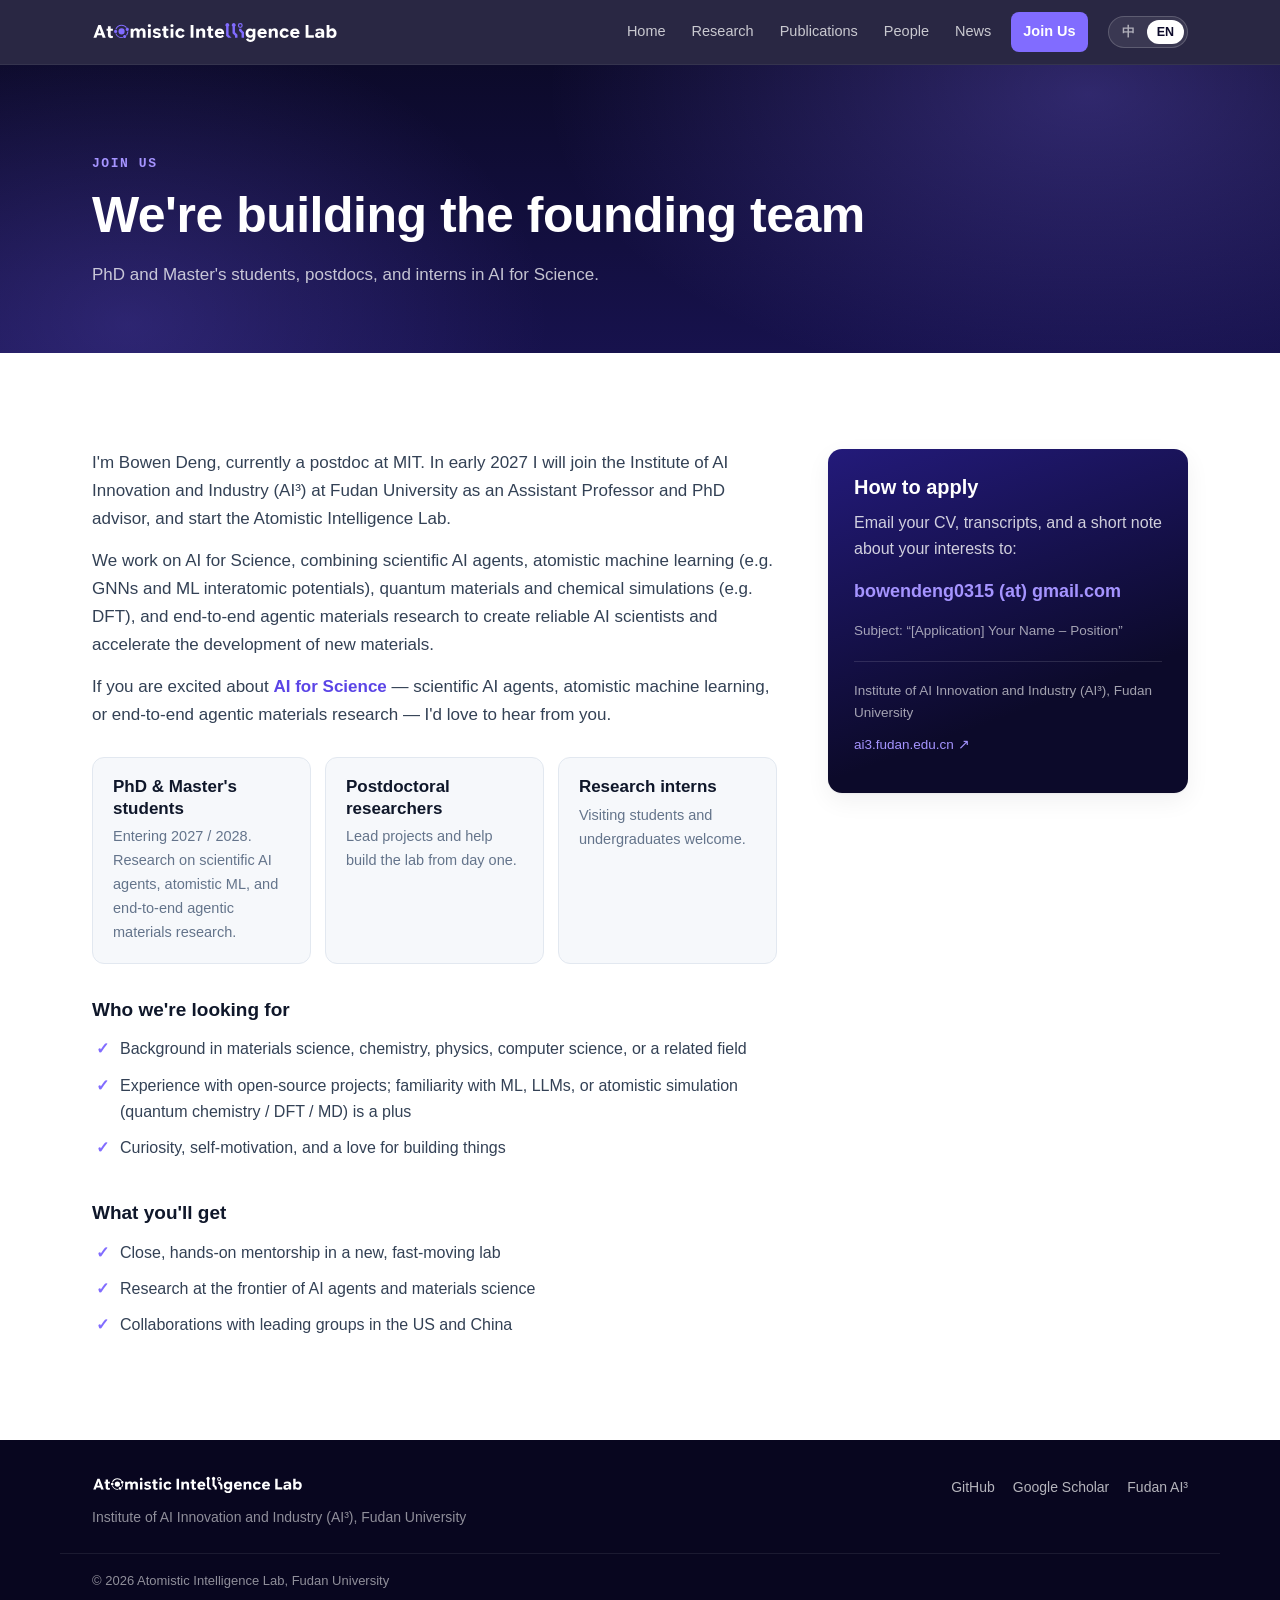
==== join.html @ 1b905ff8 "Unify agent direction name as Scientific AI Agents (科学智能体) Co-Authored-By: Claude Opus 5.5 (1M conte" ====
<!doctype html>
<html lang="zh-CN" data-lang="zh">
<head>
  <meta charset="utf-8">
  <meta name="viewport" content="width=device-width, initial-scale=1, viewport-fit=cover">
  <title>加入我们 Join Us · 原子智能实验室</title>
  <meta name="description" content="复旦大学 AI³ 研究院原子智能实验室（邓博文课题组）招收博士研究生、硕士研究生、博士后与科研实习生，方向：AI for Science、科学智能体、Atomistic Machine Learning（原子体系机器学习）、Quantum Materials & Chemical Simulations（量子化学计算）、End-to-end Agentic Materials Research（端到端智能体材料研究）。">
  <link rel="icon" href="assets/img/favicon.svg" type="image/svg+xml">
  <link rel="stylesheet" href="assets/css/style.css">
  <script src="assets/js/lang-init.js"></script>
</head>
<body data-page="join">
<script src="assets/js/layout.js"></script>

<main>
  <section class="page-hero">
    <div class="wrap">
      <p class="kicker kicker--light"><span class="l-en">Join Us</span><span class="l-zh">加入我们</span></p>
      <h1><span class="l-en">We're building the founding team</span><span class="l-zh">诚招创始成员</span></h1>
      <p><span class="l-en">PhD and Master's students, postdocs, and interns in AI for Science.</span><span class="l-zh">招收 AI for Science 方向博士研究生、硕士研究生、博士后与科研实习生。</span></p>
    </div>
  </section>

  <section class="section">
    <div class="wrap">
      <div class="join">
        <div class="join__text">
          <p class="l-zh">大家好，我是邓博文。我目前是麻省理工学院（MIT）的博士后研究员，将于 2027 年初加入复旦大学人工智能创新与产业研究院（AI³ 院），担任助理教授、博士生导师，建立原子智能实验室（Atomistic Intelligence Lab）。</p>
          <p class="l-zh">课题组将致力于 AI for Science 研究，围绕 Scientific AI Agents（科学智能体）、Atomistic Machine Learning（原子体系机器学习，如图神经网络与机器学习势函数）、Quantum Materials &amp; Chemical Simulations（量子化学计算，如 DFT）与 End-to-end Agentic Materials Research（端到端智能体材料研究）相结合，构建可靠的 AI 科学家，加速新材料的研发。</p>
          <p class="l-zh">希望对 <strong>AI for Science</strong>（科学智能体、Atomistic ML、端到端智能体材料研究）感兴趣的同学联系我！</p>

          <p class="l-en">I'm Bowen Deng, currently a postdoc at MIT. In early 2027 I will join the Institute of AI Innovation and Industry (AI³) at Fudan University as an Assistant Professor and PhD advisor, and start the Atomistic Intelligence Lab.</p>
          <p class="l-en">We work on AI for Science, combining scientific AI agents, atomistic machine learning (e.g. GNNs and ML interatomic potentials), quantum materials and chemical simulations (e.g. DFT), and end-to-end agentic materials research to create reliable AI scientists and accelerate the development of new materials.</p>
          <p class="l-en">If you are excited about <strong>AI for Science</strong> — scientific AI agents, atomistic machine learning, or end-to-end agentic materials research — I'd love to hear from you.</p>

          <div class="positions">
            <div class="position">
              <h3><span class="l-en">PhD &amp; Master's students</span><span class="l-zh">博士 / 硕士研究生</span></h3>
              <p><span class="l-en">Entering 2027 / 2028. Research on scientific AI agents, atomistic ML, and end-to-end agentic materials research.</span><span class="l-zh">2027 / 2028 级。研究科学智能体、Atomistic ML 与端到端智能体材料研究。</span></p>
            </div>
            <div class="position">
              <h3><span class="l-en">Postdoctoral researchers</span><span class="l-zh">博士后</span></h3>
              <p><span class="l-en">Lead projects and help build the lab from day one.</span><span class="l-zh">独立主导课题，与课题组共同成长。</span></p>
            </div>
            <div class="position">
              <h3><span class="l-en">Research interns</span><span class="l-zh">科研实习生</span></h3>
              <p><span class="l-en">Visiting students and undergraduates welcome.</span><span class="l-zh">欢迎访问学生与本科生。</span></p>
            </div>
          </div>

          <h3><span class="l-en">Who we're looking for</span><span class="l-zh">我们希望你</span></h3>
          <ul class="checks">
            <li><span class="l-en">Background in materials science, chemistry, physics, computer science, or a related field</span><span class="l-zh">具有材料、化学、物理、计算机或相关专业背景</span></li>
            <li><span class="l-en">Experience with open-source projects; familiarity with ML, LLMs, or atomistic simulation (quantum chemistry / DFT / MD) is a plus</span><span class="l-zh">有开源项目经验；熟悉机器学习、大语言模型或原子模拟（量子化学 / DFT / MD）者优先</span></li>
            <li><span class="l-en">Curiosity, self-motivation, and a love for building things</span><span class="l-zh">好奇心强、自我驱动、热爱动手创造</span></li>
          </ul>

          <h3><span class="l-en">What you'll get</span><span class="l-zh">你将获得</span></h3>
          <ul class="checks">
            <li><span class="l-en">Close, hands-on mentorship in a new, fast-moving lab</span><span class="l-zh">新组起步，导师一对一悉心指导</span></li>
            <li><span class="l-en">Research at the frontier of AI agents and materials science</span><span class="l-zh">站在 AI 智能体与材料科学交叉的最前沿</span></li>
            <li><span class="l-en">Collaborations with leading groups in the US and China</span><span class="l-zh">与国内外顶尖课题组的合作机会</span></li>
          </ul>
        </div>

        <aside class="join__card">
          <h3><span class="l-en">How to apply</span><span class="l-zh">申请方式</span></h3>
          <p><span class="l-en">Email your CV, transcripts, and a short note about your interests to:</span><span class="l-zh">请将简历、成绩单以及简短的研究兴趣介绍发送至：</span></p>
          <p class="email"><a class="js-email" href="#">&nbsp;</a></p>
          <p class="small"><span class="l-en">Subject: “[Application] Your Name – Position”</span><span class="l-zh">邮件标题：“【申请】姓名 – 岗位”</span></p>
          <hr>
          <p class="small">
            <span class="l-en">Institute of AI Innovation and Industry (AI³), Fudan University</span>
            <span class="l-zh">复旦大学人工智能创新与产业研究院（AI³）</span>
          </p>
          <p class="small"><a href="https://ai3.fudan.edu.cn/" target="_blank" rel="noopener">ai3.fudan.edu.cn ↗</a></p>
        </aside>
      </div>
    </div>
  </section>
</main>

<script src="assets/js/main.js"></script>
</body>
</html>
---- assets/css/style.css ----
/* ==========================================================================
   Atomistic Intelligence Lab — site styles
   No external fonts or CDNs, so the site loads fast from mainland China.
   ========================================================================== */

:root {
  --ink: #0f172a;
  --ink-2: #334155;
  --muted: #64748b;
  --line: #e2e8f0;
  --bg: #ffffff;
  --bg-tint: #f6f8fb;
  --navy: #0c0a2a;
  --navy-2: #17124d;
  --accent: #816cff;        /* logo violet */
  --accent-ink: #5b45e6;
  --accent-soft: #ebe7ff;
  --accent-btn: #6b54f2;
  --brand: #1b1464;          /* logo navy-purple */
  --accent-2: #1b1464;
  --radius: 14px;
  --shadow: 0 1px 2px rgba(15, 23, 42, .05), 0 8px 24px rgba(15, 23, 42, .06);
  --font: -apple-system, BlinkMacSystemFont, "Segoe UI", "Helvetica Neue", Arial,
          "PingFang SC", "Hiragino Sans GB", "Microsoft YaHei", "Noto Sans CJK SC",
          "Source Han Sans SC", sans-serif;
  --mono: ui-monospace, SFMono-Regular, Menlo, Consolas, monospace;
  --nav-h: 64px;
}

* { box-sizing: border-box; }
html { scroll-behavior: smooth; scroll-padding-top: calc(var(--nav-h) + 12px); }
@media (prefers-reduced-motion: reduce) { html { scroll-behavior: auto; } }
body {
  margin: 0; font-family: var(--font); font-size: 16px; line-height: 1.65;
  color: var(--ink); background: var(--bg); -webkit-font-smoothing: antialiased;
  display: flex; flex-direction: column; min-height: 100vh;
}
main { flex: 1; }
img { max-width: 100%; display: block; }
a { color: var(--accent-ink); text-decoration: none; }
a:hover { text-decoration: underline; }
h1, h2, h3 { line-height: 1.25; margin: 0; }
:focus-visible { outline: 2px solid var(--accent); outline-offset: 2px; border-radius: 4px; }

/* ---------- Language switching ---------- */
html[data-lang="en"] .l-zh,
html[data-lang="zh"] .l-en { display: none !important; }
html[data-lang="zh"] body { line-height: 1.8; }

.wrap { width: 100%; max-width: 1160px; margin: 0 auto; padding-inline: clamp(16px, 4vw, 32px); }
.wrap--narrow { max-width: 860px; }

/* ---------- Nav ---------- */
.nav {
  position: sticky; top: 0; z-index: 50;
  background: rgba(12, 10, 42, .88);
  backdrop-filter: saturate(160%) blur(12px); -webkit-backdrop-filter: saturate(160%) blur(12px);
  border-bottom: 1px solid rgba(255, 255, 255, .06);
  padding-top: env(safe-area-inset-top, 0px);
}
.nav__inner {
  max-width: 1160px; margin: 0 auto; height: var(--nav-h);
  padding-inline: clamp(16px, 4vw, 32px);
  display: flex; align-items: center; gap: 20px;
}
.brand { display: flex; align-items: center; gap: 10px; color: #fff; font-weight: 650; letter-spacing: .01em; }
.brand:hover { text-decoration: none; }
.brand__logo { display: block; height: 21px; width: auto; }
.brand__cn { color: rgba(255, 255, 255, .85); font-weight: 600; font-size: 15px; letter-spacing: .08em; white-space: nowrap; padding-left: 12px; border-left: 1px solid rgba(255, 255, 255, .25); }
@media (max-width: 1100px) { .brand__cn { display: none !important; } }
@media (max-width: 420px) { .brand__logo { height: 17px; } }
.nav__links { display: flex; align-items: center; gap: 2px; margin-left: auto; }
.nav__links a { color: rgba(255, 255, 255, .75); font-size: 14.5px; padding: 8px 12px; border-radius: 8px; white-space: nowrap; }
.nav__links a:hover { color: #fff; background: rgba(255, 255, 255, .07); text-decoration: none; }
.nav__links a.is-active { color: #fff; background: rgba(255, 255, 255, .1); }
.nav__links .nav__cta { color: #fff; background: var(--accent-btn); font-weight: 600; margin-left: 6px; }
.nav__links .nav__cta:hover, .nav__links .nav__cta.is-active { background: var(--accent); color: #fff; }
.nav__tools { display: flex; align-items: center; gap: 8px; }

/* 中 | EN segmented switch */
.lang-toggle {
  display: inline-flex; padding: 3px; gap: 2px; cursor: pointer; font: inherit;
  background: rgba(255, 255, 255, .08); border: 1px solid rgba(255, 255, 255, .18); border-radius: 999px;
}
.lang-toggle__opt { font-size: 12.5px; font-weight: 650; line-height: 1; padding: 6px 10px; border-radius: 999px; color: rgba(255, 255, 255, .6); transition: background .15s, color .15s; }
html[data-lang="zh"] .lang-toggle__opt--zh,
html[data-lang="en"] .lang-toggle__opt--en { background: #fff; color: var(--navy); }
.lang-toggle:hover { border-color: var(--accent); }

.nav__burger { display: none; width: 40px; height: 40px; background: none; border: 0; cursor: pointer; padding: 10px 8px; }
.nav__burger span { display: block; height: 2px; background: #fff; border-radius: 2px; margin: 4px 0; transition: transform .2s, opacity .2s; }

@media (max-width: 960px) {
  .nav__burger { display: block; }
  .nav__tools { margin-left: auto; }
  .nav__links {
    position: absolute; left: 0; right: 0; top: 100%;
    flex-direction: column; align-items: stretch; gap: 0;
    background: var(--navy); border-bottom: 1px solid rgba(255, 255, 255, .08);
    padding: 8px clamp(16px, 4vw, 32px) 16px; display: none;
  }
  .nav__links.is-open { display: flex; }
  .nav__links a { padding: 12px 8px; font-size: 16px; }
  .nav__links .nav__cta { margin: 8px 0 0; text-align: center; }
  .nav__burger[aria-expanded="true"] span:nth-child(1) { transform: translateY(6px) rotate(45deg); }
  .nav__burger[aria-expanded="true"] span:nth-child(2) { opacity: 0; }
  .nav__burger[aria-expanded="true"] span:nth-child(3) { transform: translateY(-6px) rotate(-45deg); }
}


/* ---------- Home hero ---------- */
.hero, .page-hero {
  position: relative; overflow: hidden; color: #fff;
  background:
    radial-gradient(900px 500px at 85% 10%, rgba(129, 108, 255, .30), transparent 60%),
    radial-gradient(700px 500px at 10% 90%, rgba(129, 108, 255, .22), transparent 60%),
    linear-gradient(180deg, var(--navy) 0%, var(--navy-2) 100%);
}
.hero { padding-block: clamp(80px, 13vw, 140px) clamp(72px, 10vw, 110px); }
.hero__canvas { position: absolute; inset: 0; width: 100%; height: 100%; opacity: .55; }
.hero__inner { position: relative; }
.hero__eyebrow {
  display: inline-block; margin: 0 0 20px; font-size: 13.5px; letter-spacing: .06em;
  color: #c4b8ff; border: 1px solid rgba(153, 246, 228, .3); border-radius: 999px; padding: 5px 14px;
  background: rgba(129, 108, 255, .08);
}
.hero__title { margin: 0; line-height: 0; }
.hero__logo { display: block; width: min(100%, 820px); height: auto; }
.hero__cn { display: block; margin-top: 18px; line-height: 1.2; font-size: clamp(26px, 3.6vw, 40px); font-weight: 700; letter-spacing: .18em; color: rgba(255, 255, 255, .92); }
.hero__sub { max-width: 680px; margin: 22px 0 0; font-size: clamp(17px, 2.1vw, 21px); color: rgba(255, 255, 255, .8); }
.hero__sub em { font-style: normal; color: #a594ff; }
.hero__actions { display: flex; flex-wrap: wrap; gap: 12px; margin-top: 34px; }
.hero__tags { list-style: none; padding: 0; margin: 40px 0 0; display: flex; flex-wrap: wrap; gap: 8px; }
.hero__tags li { font-family: var(--mono); font-size: 12.5px; color: rgba(255, 255, 255, .65); border: 1px solid rgba(255, 255, 255, .14); border-radius: 6px; padding: 3px 10px; }

/* ---------- Sub-page hero ---------- */
.page-hero { padding-block: clamp(56px, 8vw, 88px) clamp(44px, 6vw, 64px); }
.page-hero h1 { font-size: clamp(32px, 5vw, 50px); font-weight: 740; letter-spacing: -.01em; }
.page-hero p:not(.kicker) { max-width: 720px; margin: 14px 0 0; color: rgba(255, 255, 255, .75); font-size: 17px; }
.page-hero a { color: #a594ff; }

.btn { display: inline-flex; align-items: center; gap: 8px; font-weight: 600; font-size: 15.5px; padding: 12px 22px; border-radius: 10px; transition: transform .15s, background .15s; white-space: nowrap; }
.btn:hover { text-decoration: none; transform: translateY(-1px); }
.btn--primary { background: var(--accent-btn); color: #fff; }
.btn--primary:hover { background: var(--accent); }
.btn--ghost { color: #fff; border: 1px solid rgba(255, 255, 255, .3); }
.btn--ghost:hover { background: rgba(255, 255, 255, .08); }

/* ---------- Sections ---------- */
.section { padding-block: clamp(56px, 8vw, 96px); }
.section--tight { padding-block: clamp(32px, 5vw, 56px) clamp(56px, 8vw, 96px); }
.section--tint { background: var(--bg-tint); }
.section__head { display: flex; flex-wrap: wrap; align-items: flex-end; justify-content: space-between; gap: 8px 24px; margin-bottom: 8px; }
.kicker { margin: 0 0 10px; font-family: var(--mono); font-size: 13px; font-weight: 600; letter-spacing: .12em; text-transform: uppercase; color: var(--accent-ink); }
.kicker--light { color: #a594ff; }
.section__title { font-size: clamp(26px, 3.6vw, 38px); font-weight: 720; letter-spacing: -.01em; margin-bottom: 20px; }
.more { font-weight: 600; font-size: 15px; margin-bottom: 24px; }
.lead { font-size: clamp(16.5px, 1.8vw, 18.5px); color: var(--ink-2); max-width: 880px; margin: 0; }
.muted { color: var(--muted); }

/* ---------- Cards ---------- */
.cards { display: grid; grid-template-columns: repeat(auto-fit, minmax(240px, 1fr)); gap: 18px; margin-top: 36px; }
.card { padding: 24px; border: 1px solid var(--line); border-radius: var(--radius); background: #fff; color: var(--ink); transition: border-color .2s, box-shadow .2s, transform .2s; }
.card--link:hover { border-color: rgba(129, 108, 255, .5); box-shadow: var(--shadow); transform: translateY(-2px); text-decoration: none; }
.card h3 { font-size: 17.5px; margin: 14px 0 8px; }
.card p { margin: 0; color: var(--ink-2); font-size: 15px; }
.card__sub { display: block; margin-top: 2px; font-size: 14px; font-weight: 600; color: var(--muted); }
.card__icon { width: 36px; height: 36px; border-radius: 10px; display: grid; place-items: center; font-size: 18px; color: #fff; }
.card__icon--agent { background: var(--accent-2); }
.card__icon--mlip { background: var(--accent); }
.card__icon--dft { background: #5b45e6; }
.card__icon--lab { background: #3a2c9e; }
.card__icon svg { width: 21px; height: 21px; display: block; }
.card__icon--agent svg { width: 27px; height: 27px; }

/* ---------- Research overview: list + fully connected diagram ---------- */
.overview { display: grid; grid-template-columns: minmax(0, 1.1fr) minmax(0, 1fr); gap: clamp(28px, 5vw, 64px); align-items: center; margin-bottom: 56px; }
.overview__list { display: flex; flex-direction: column; gap: 6px; }
.overview__list .kicker { margin-bottom: 8px; }
.overview__item { display: flex; align-items: flex-start; gap: 16px; padding: 14px 16px; margin-inline: -16px; border-radius: 12px; color: var(--ink); transition: background .15s; }
.overview__item:hover { background: var(--bg-tint); text-decoration: none; }
.overview__item .card__icon { flex: none; margin-top: 2px; }
.overview__body { display: flex; flex-direction: column; gap: 2px; }
.overview__body strong { font-size: 17px; line-height: 1.35; }
.overview__body > span { color: var(--muted); font-size: 15px; }
.overview__sub { display: inline; margin-left: 8px; font-size: 13.5px; font-weight: 600; color: var(--muted); }

.k4 { position: relative; margin: 0; width: 100%; max-width: 460px; aspect-ratio: 1 / .9; justify-self: center;
  background: radial-gradient(closest-side, #efecff, rgba(239, 236, 255, 0)); }
.k4__edges { position: absolute; inset: 0; width: 100%; height: 100%; overflow: visible; }
.k4__edges line { stroke: var(--accent); stroke-opacity: .5; stroke-width: 2; vector-effect: non-scaling-stroke; stroke-dasharray: 6 6; animation: k4-flow 1.6s linear infinite; }
@keyframes k4-flow { to { stroke-dashoffset: -12; } }
@media (prefers-reduced-motion: reduce) { .k4__edges line { animation: none; } }
.k4__center { position: absolute; left: 50%; top: 50%; transform: translate(-50%, -50%); width: 60px; height: 60px; border-radius: 50%; background: #fff; box-shadow: var(--shadow); display: grid; place-items: center; }
.k4__center img { width: 38px; height: 38px; }
.k4__node { position: absolute; transform: translate(-50%, -26px); display: flex; flex-direction: column; align-items: center; gap: 8px; width: 132px; text-align: center; font-weight: 640; font-size: 14px; line-height: 1.3; color: var(--ink); }
.k4__node:hover { text-decoration: none; color: var(--accent-ink); }
.k4__label { background: rgba(255, 255, 255, .92); padding: 1px 8px; border-radius: 8px; }
.k4__node .card__icon { width: 52px; height: 52px; border-radius: 15px; box-shadow: 0 6px 18px rgba(27, 20, 100, .25); transition: transform .15s; }
.k4__node:hover .card__icon { transform: scale(1.06); }
.k4__node .card__icon svg { width: 26px; height: 26px; }
.k4__node .card__icon--agent svg { width: 34px; height: 34px; }
.k4__node--tl { left: 20%; top: 20%; }
.k4__node--tr { left: 80%; top: 20%; }
.k4__node--bl { left: 20%; top: 80%; }
.k4__node--br { left: 80%; top: 80%; }
@media (max-width: 860px) {
  .overview { grid-template-columns: 1fr; }
  .k4 { max-width: 380px; }
}
@media (max-width: 420px) { .k4__node { width: 104px; font-size: 13px; } }

/* ---------- Research themes ---------- */
.theme { padding-block: 40px; border-top: 1px solid var(--line); }
.theme:first-of-type { border-top: 0; padding-top: 0; }
.theme__head { display: flex; align-items: baseline; gap: 16px; margin-bottom: 14px; }
.theme__num { font-family: var(--mono); font-weight: 700; color: var(--accent-ink); font-size: 15px; }
.theme h2 { font-size: clamp(22px, 3vw, 30px); font-weight: 720; }
.theme__zh { font-weight: 600; color: var(--muted); }
@media (min-width: 700px) { .theme__zh { white-space: nowrap; } }
.theme__text { color: var(--ink-2); font-size: 17px; max-width: 880px; margin: 0; }
.theme__sub { font-size: 14px; font-family: var(--mono); letter-spacing: .08em; text-transform: uppercase; color: var(--muted); margin: 28px 0 16px; }
.theme__soon { display: inline-block; margin: 20px 0 0; padding: 8px 14px; border-radius: 10px; background: #fffbeb; color: #92400e; border: 1px solid #fde68a; font-size: 15px; }

/* ---------- Publications (card grid, figure on top) ---------- */
.pub-grid { display: grid; grid-template-columns: repeat(auto-fill, minmax(300px, 1fr)); gap: 22px; }
.pub-card { display: flex; flex-direction: column; background: #fff; border: 1px solid var(--line); border-radius: var(--radius); overflow: hidden; transition: box-shadow .2s, transform .2s, border-color .2s; }
.pub-card:hover { box-shadow: var(--shadow); transform: translateY(-2px); border-color: #cbd5e1; }
.pub-card__fig { display: flex; align-items: center; justify-content: center; height: 200px; padding: 16px; background: #fff; border-bottom: 1px solid var(--line); }
.pub-card__fig img { max-height: 100%; width: auto; max-width: 100%; object-fit: contain; }
.pub-card__ph { width: 100%; height: 100%; display: grid; place-items: center; border-radius: 10px; color: var(--accent); background: linear-gradient(135deg, #f4f2ff, #eef2ff); }
.pub-card__ph img { width: 72px; height: 72px; opacity: .85; }
.pub-card__body { padding: 18px 20px 20px; }
.pub-card__title { font-size: 16.5px; font-weight: 680; line-height: 1.4; }
.pub-card__title a { color: var(--ink); }
.pub-card__title a:hover { color: var(--accent-ink); text-decoration: none; }
.pub-card__authors { margin: 8px 0 0; font-size: 14px; color: var(--muted); line-height: 1.5; }
.pub-card__authors b { color: var(--ink); }
.pub-card__venue { margin: 4px 0 0; font-size: 14px; color: var(--muted); }
.pub-card__venue i { color: var(--ink-2); font-weight: 600; }
.pub-card__venue b { color: var(--ink-2); }
.pub-card__badge { display: inline-block; font-size: 11.5px; font-weight: 700; color: var(--accent-ink); background: var(--accent-soft); border-radius: 5px; padding: 1px 7px; margin-left: 8px; vertical-align: 1px; }
@media (max-width: 400px) { .pub-grid { grid-template-columns: 1fr; } }

.pub-toolbar { display: flex; flex-wrap: wrap; align-items: center; justify-content: space-between; gap: 14px; margin-bottom: 12px; }
.pub-toolbar__right { display: flex; align-items: center; gap: 12px; flex-wrap: wrap; }
.chips { display: flex; flex-wrap: wrap; gap: 8px; }
.chip { font: inherit; font-size: 14px; font-weight: 600; cursor: pointer; padding: 6px 14px; border-radius: 999px; border: 1px solid var(--line); background: #fff; color: var(--ink-2); }
.chip:hover { border-color: var(--accent); color: var(--accent-ink); }
.chip.is-active { background: var(--navy); border-color: var(--navy); color: #fff; }
.search { font: inherit; font-size: 14.5px; padding: 8px 14px; border: 1px solid var(--line); border-radius: 10px; width: 220px; max-width: 100%; }
.search:focus { outline: none; border-color: var(--accent); box-shadow: 0 0 0 3px rgba(129, 108, 255, .15); }
.pub-count { font-size: 14px; color: var(--muted); }
.pub-year { margin-top: 36px; }
.pub-year__title { font-family: var(--mono); font-size: 22px; color: var(--accent-ink); margin-bottom: 16px; padding-bottom: 8px; border-bottom: 2px solid var(--line); }

.software { display: grid; grid-template-columns: repeat(auto-fit, minmax(230px, 1fr)); gap: 14px; }
.sw { display: flex; flex-direction: column; gap: 4px; padding: 18px 20px; background: #fff; border: 1px solid var(--line); border-radius: 12px; color: var(--ink-2); font-size: 14px; }
.sw strong { color: var(--ink); font-size: 16px; font-family: var(--mono); }
.sw:hover { border-color: var(--accent); text-decoration: none; }

/* ---------- News ---------- */
.news { list-style: none; padding: 0; margin: 0; }
.news li { display: grid; grid-template-columns: 100px 1fr; gap: 16px; padding: 14px 0; border-bottom: 1px solid var(--line); }
.news li:last-child { border-bottom: 0; }
.news time { font-family: var(--mono); font-size: 14px; color: var(--accent-ink); font-weight: 600; padding-top: 2px; }
.news p { margin: 0; color: var(--ink-2); }
.news--full li { padding: 18px 0; }
@media (max-width: 560px) { .news li { grid-template-columns: 1fr; gap: 2px; } }

/* ---------- CTA band ---------- */
.cta { background: var(--navy); color: #fff; padding-block: 48px; }
.cta__inner { display: flex; flex-wrap: wrap; align-items: center; justify-content: space-between; gap: 20px; }
.cta h2 { font-size: clamp(22px, 3vw, 30px); }
.cta p { margin: 6px 0 0; color: rgba(255, 255, 255, .72); }

/* ---------- People ---------- */
.pi { display: grid; grid-template-columns: 260px 1fr; gap: clamp(24px, 4vw, 48px); align-items: start; margin-top: 8px; }
.pi__photo img { width: 100%; aspect-ratio: 1; object-fit: cover; border-radius: 18px; box-shadow: var(--shadow); }
.pi__name { font-size: clamp(28px, 3.6vw, 36px); font-weight: 720; }
.pi__alt { font-size: .6em; font-weight: 500; color: var(--muted); margin-left: 10px; }
.pi__role { color: var(--accent-ink); font-weight: 600; margin: 8px 0 16px; }
.pi__body > p { color: var(--ink-2); }
.stats { list-style: none; padding: 0; margin: 22px 0 4px; display: flex; flex-wrap: wrap; gap: 8px; }
.stats li { display: flex; flex-direction: column; min-width: 84px; padding: 7px 12px; background: var(--bg-tint); border: 1px solid var(--line); border-radius: 10px; }
.stats strong { font-size: 18px; line-height: 1.1; }
.stats span { font-size: 12px; color: var(--muted); }
.stats__note { font-size: 12px; color: var(--muted); margin: 0 0 16px; }
.links { display: flex; flex-wrap: wrap; gap: 8px; }
.links a { font-size: 14px; font-weight: 600; padding: 6px 14px; border-radius: 999px; border: 1px solid var(--line); background: #fff; color: var(--ink); }
.links a:hover { border-color: var(--accent); color: var(--accent-ink); text-decoration: none; }
@media (max-width: 760px) { .pi { grid-template-columns: 1fr; } .pi__photo { max-width: 220px; } }

.pi-extra { display: grid; grid-template-columns: 1.3fr 1fr; gap: clamp(24px, 4vw, 56px); margin-top: 48px; }
@media (max-width: 860px) { .pi-extra { grid-template-columns: 1fr; } }
.timeline__title { font-size: 20px; margin-bottom: 16px; }
.timeline ol { list-style: none; padding: 0; margin: 0; border-left: 2px solid var(--line); }
.timeline li { position: relative; display: grid; grid-template-columns: 110px 1fr; gap: 14px; padding: 10px 0 10px 22px; }
.timeline li::before { content: ""; position: absolute; left: -7px; top: 18px; width: 12px; height: 12px; border-radius: 50%; background: #fff; border: 2px solid var(--accent); }
.timeline li:first-child::before { background: var(--accent); }
.timeline time { font-family: var(--mono); font-size: 13.5px; color: var(--muted); padding-top: 2px; }
.timeline li div { display: flex; flex-direction: column; }
.timeline li div > span { color: var(--muted); font-size: 14.5px; }
@media (max-width: 560px) { .timeline li { grid-template-columns: 1fr; gap: 0; } }
.honors ul { margin: 0; padding-left: 20px; color: var(--ink-2); }
.honors li { padding: 5px 0; }
.honors li::marker { color: var(--accent); }

.team { display: grid; grid-template-columns: repeat(auto-fill, minmax(200px, 1fr)); gap: 20px; }
.member { display: flex; flex-direction: column; align-items: center; text-align: center; gap: 4px; padding: 24px 16px; border: 1px solid var(--line); border-radius: var(--radius); color: var(--ink); background: #fff; }
.member img, .member__ph { width: 112px; height: 112px; border-radius: 50%; object-fit: cover; margin-bottom: 10px; }
.member > span { color: var(--muted); font-size: 14px; }
.member--open { border-style: dashed; }
.member--open:hover { border-color: var(--accent); text-decoration: none; }
.member__ph { display: grid; place-items: center; font-size: 40px; font-weight: 300; color: var(--accent-ink); background: repeating-linear-gradient(45deg, #f4f2ff, #f4f2ff 8px, #e4deff 8px, #e4deff 9px); }

/* ---------- Join ---------- */
.join { display: grid; grid-template-columns: 1fr 360px; gap: clamp(24px, 4vw, 56px); align-items: start; }
.join__text p { color: var(--ink-2); margin: 0 0 14px; font-size: 17px; }
.join__text strong { color: var(--accent-ink); }
.join__text h3 { font-size: 19px; margin: 34px 0 10px; }
.positions { display: grid; grid-template-columns: repeat(auto-fit, minmax(200px, 1fr)); gap: 14px; margin-top: 28px; }
.position { padding: 18px 20px; border-radius: 12px; border: 1px solid var(--line); background: var(--bg-tint); }
.position h3 { margin: 0 0 6px !important; font-size: 17px !important; }
.position p { font-size: 14.5px !important; margin: 0 !important; color: var(--muted) !important; }
.checks { list-style: none; padding: 0; margin: 0; }
.checks li { position: relative; padding: 5px 0 5px 28px; color: var(--ink-2); }
.checks li::before { content: "✓"; position: absolute; left: 4px; color: var(--accent); font-weight: 700; }
.join__card {
  position: sticky; top: calc(var(--nav-h) + 20px); padding: 26px; border-radius: var(--radius); color: #fff;
  background: linear-gradient(160deg, #231a7a, var(--navy) 70%); box-shadow: var(--shadow);
}
.join__card h3 { font-size: 20px; margin-bottom: 10px; }
.join__card p { color: rgba(255, 255, 255, .8); margin: 0 0 10px; }
.join__card a { color: #a594ff; }
.join__card .email { font-size: 18px; font-weight: 700; word-break: break-all; margin: 14px 0; }
.join__card .small { font-size: 13.5px; color: rgba(255, 255, 255, .62); }
.join__card hr { border: 0; border-top: 1px solid rgba(255, 255, 255, .12); margin: 18px 0; }
.email-missing { background: #f59e0b; color: var(--navy) !important; padding: 2px 8px; border-radius: 6px; }
@media (max-width: 860px) { .join { grid-template-columns: 1fr; } .join__card { position: static; } }

/* ---------- Footer ---------- */
.footer { background: #08061f; color: rgba(255, 255, 255, .55); font-size: 14px; padding-block: 36px calc(24px + env(safe-area-inset-bottom, 0px)); }
.footer__inner { display: flex; flex-wrap: wrap; justify-content: space-between; gap: 16px; }
.footer__brand { margin-bottom: 12px; }
.footer__logo { display: block; height: 18px; width: auto; }
.footer__cn { display: block; margin-top: 8px; color: #fff; font-weight: 600; font-size: 15px; letter-spacing: .08em; }
.footer__links { display: flex; flex-wrap: wrap; gap: 18px; align-items: flex-start; }
.footer a { color: rgba(255, 255, 255, .7); }
.footer a:hover { color: #fff; }
.footer__copy { margin-top: 24px; padding-top: 16px; border-top: 1px solid rgba(255, 255, 255, .08); font-size: 13px; }
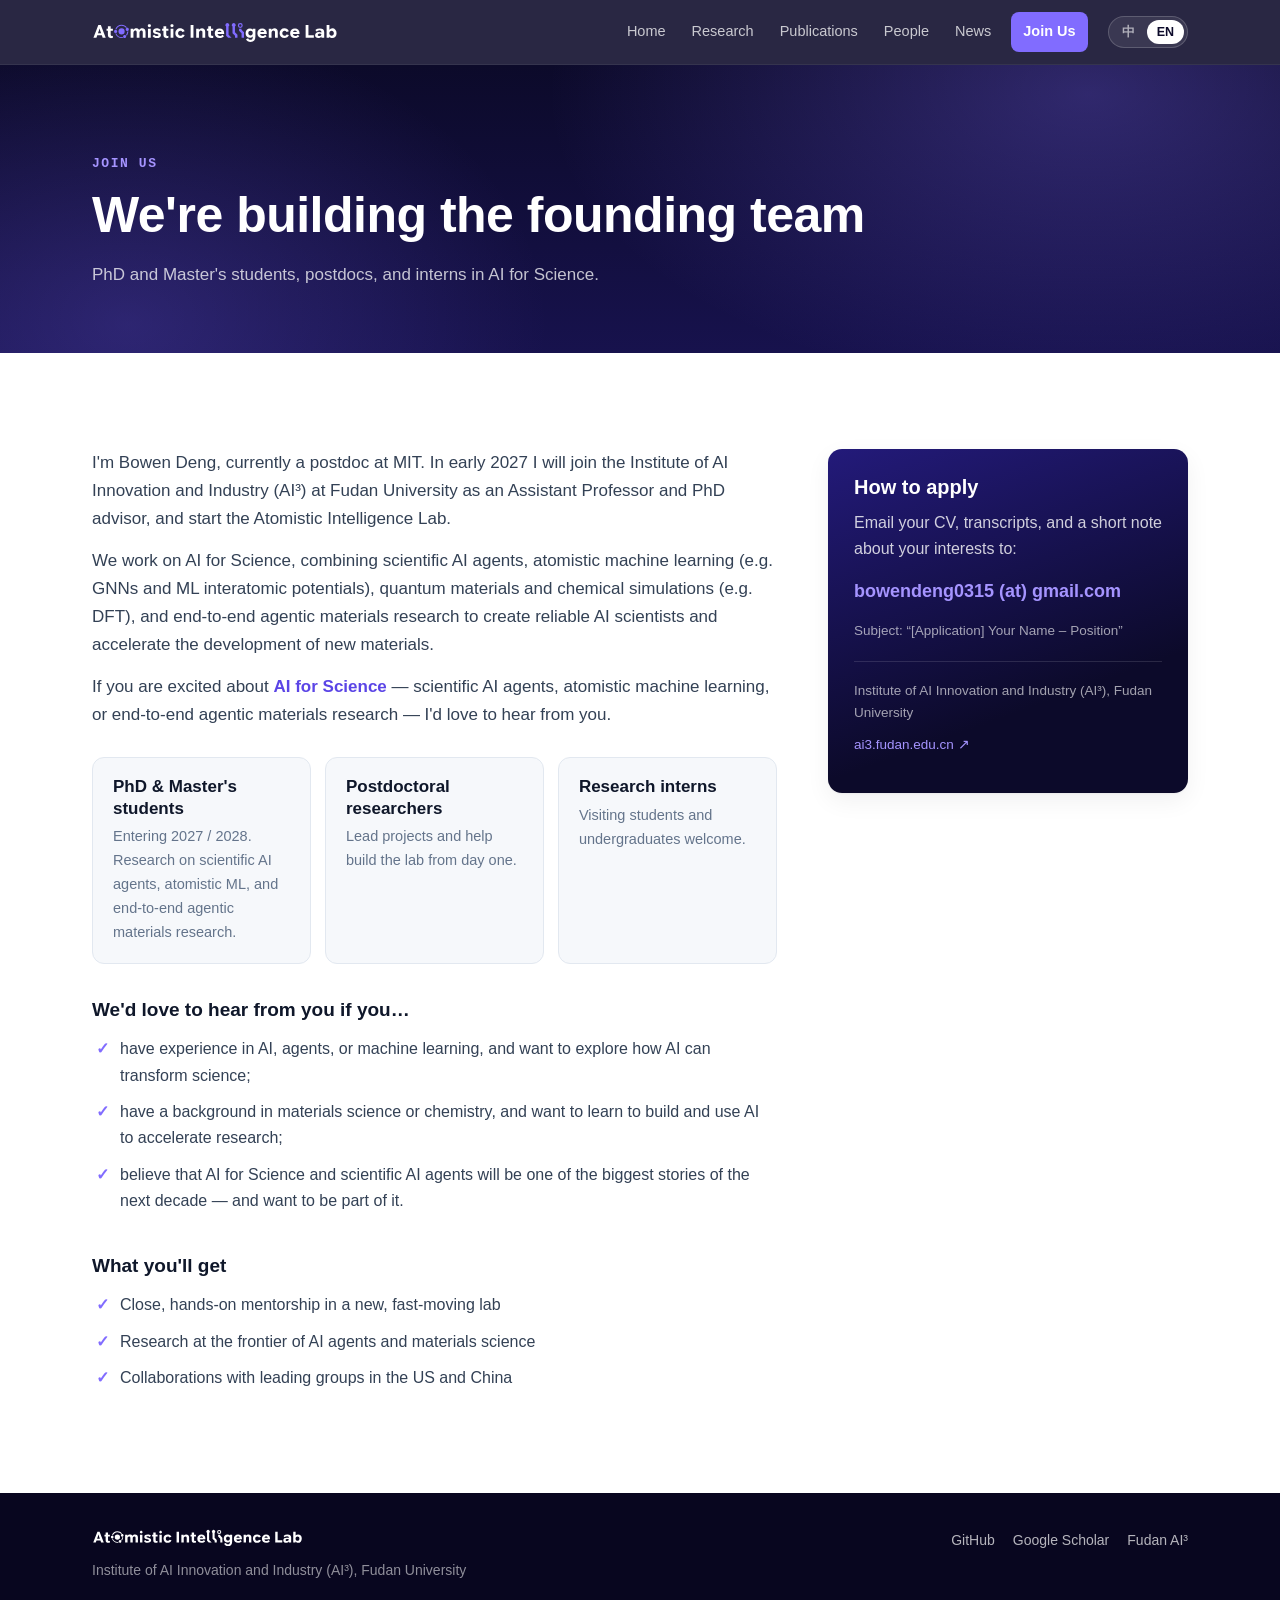
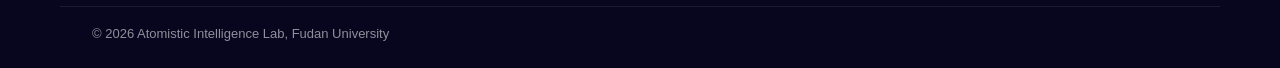
==== commit 4c23dc00: "Rewrite who-we're-looking-for on the Join page Co-Authored-By: Claude Opus 5.5 (1M context) <noreply" ====
--- a/join.html
+++ b/join.html
@@ -48,11 +48,11 @@
             </div>
           </div>
 
-          <h3><span class="l-en">Who we're looking for</span><span class="l-zh">我们希望你</span></h3>
+          <h3><span class="l-en">We'd love to hear from you if you…</span><span class="l-zh">如果你符合以下任意一点，欢迎联系我们</span></h3>
           <ul class="checks">
-            <li><span class="l-en">Background in materials science, chemistry, physics, computer science, or a related field</span><span class="l-zh">具有材料、化学、物理、计算机或相关专业背景</span></li>
-            <li><span class="l-en">Experience with open-source projects; familiarity with ML, LLMs, or atomistic simulation (quantum chemistry / DFT / MD) is a plus</span><span class="l-zh">有开源项目经验；熟悉机器学习、大语言模型或原子模拟（量子化学 / DFT / MD）者优先</span></li>
-            <li><span class="l-en">Curiosity, self-motivation, and a love for building things</span><span class="l-zh">好奇心强、自我驱动、热爱动手创造</span></li>
+            <li><span class="l-en">have experience in AI, agents, or machine learning, and want to explore how AI can transform science;</span><span class="l-zh">有 AI、智能体（Agents）或机器学习方面的经验，希望探索 AI 在科学研究中的应用；</span></li>
+            <li><span class="l-en">have a background in materials science or chemistry, and want to learn to build and use AI to accelerate research;</span><span class="l-zh">有材料、化学方面的研究背景，希望学习开发和使用 AI 来加速科学研究；</span></li>
+            <li><span class="l-en">believe that AI for Science and scientific AI agents will be one of the biggest stories of the next decade — and want to be part of it.</span><span class="l-zh">相信 AI for Science 与科学智能体将是未来十年最重要的方向之一，并希望投身其中。</span></li>
           </ul>
 
           <h3><span class="l-en">What you'll get</span><span class="l-zh">你将获得</span></h3>
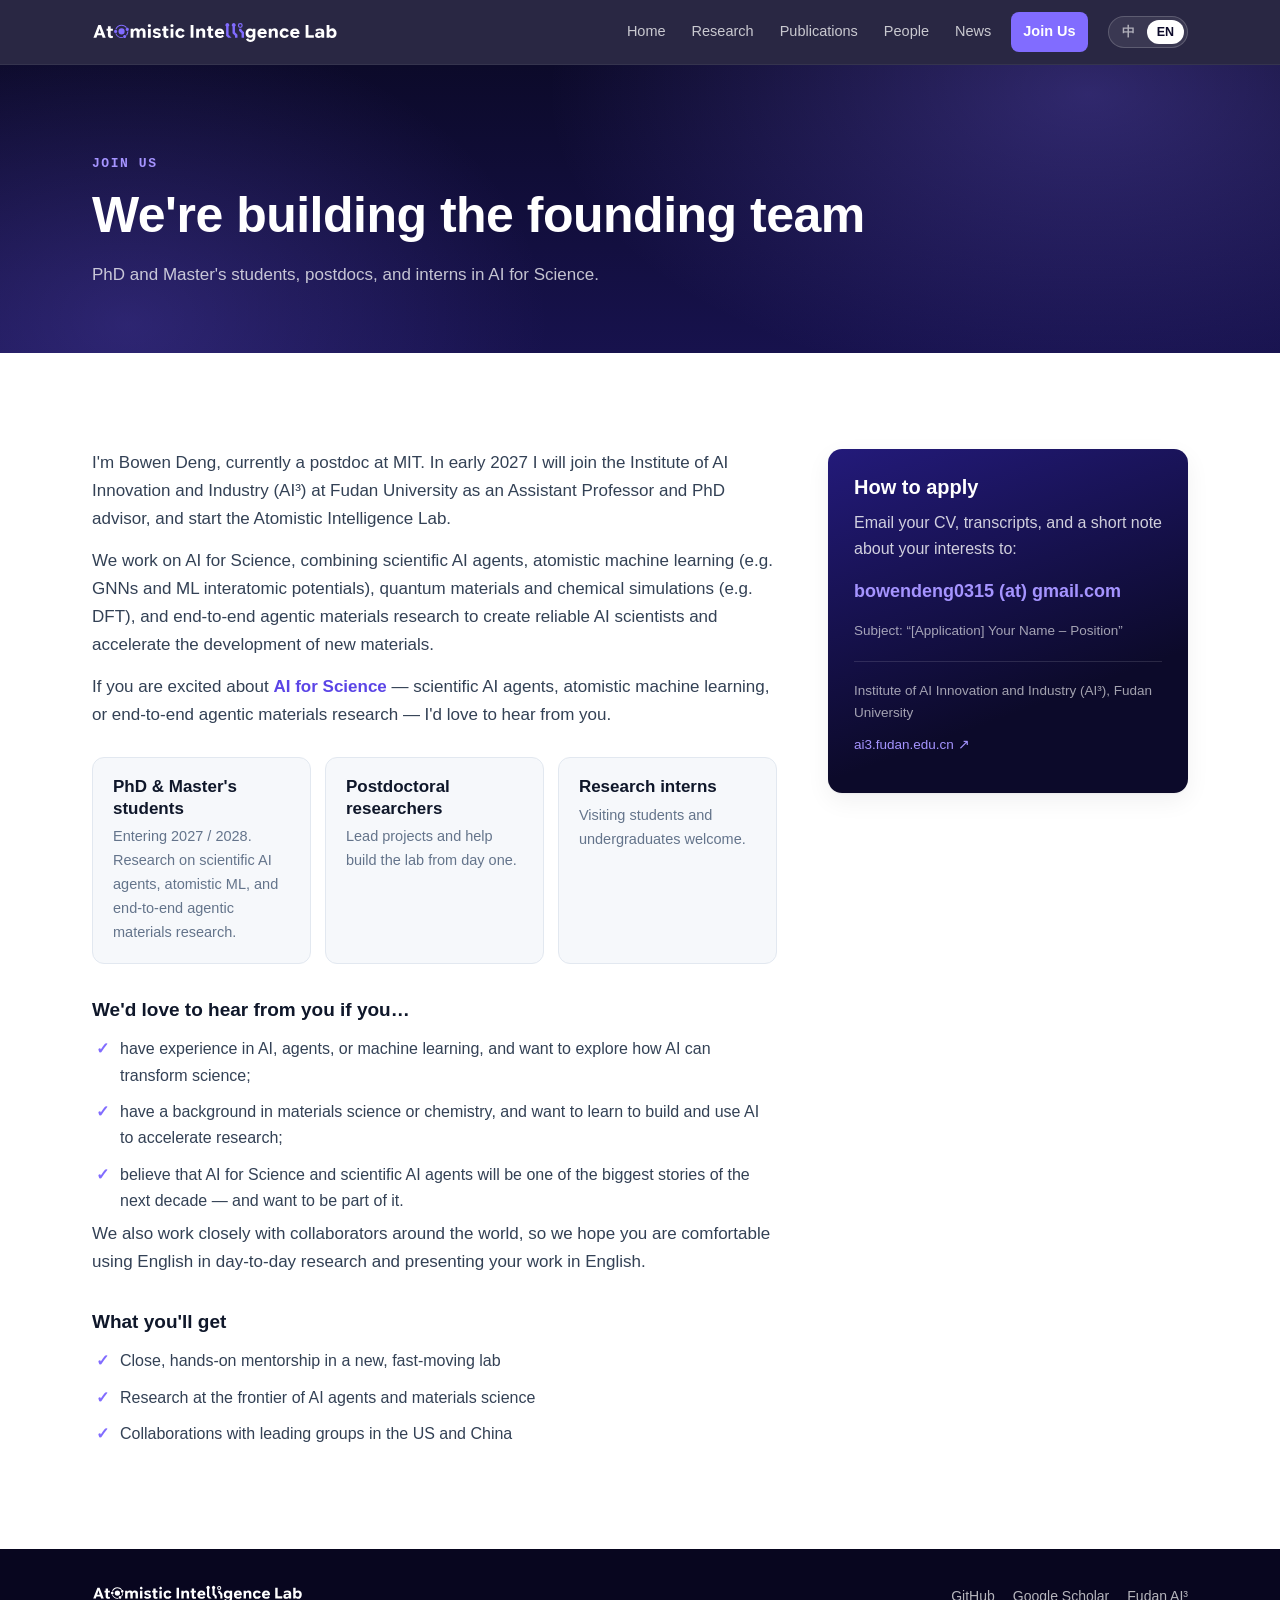
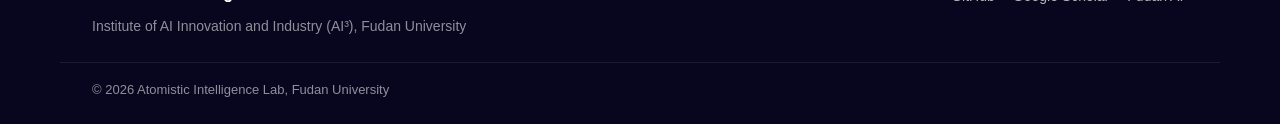
==== commit cfe5d577: "Join page: note on English communication Co-Authored-By: Claude Opus 5.5 (1M context) <noreply@anthr" ====
--- a/join.html
+++ b/join.html
@@ -54,6 +54,7 @@
             <li><span class="l-en">have a background in materials science or chemistry, and want to learn to build and use AI to accelerate research;</span><span class="l-zh">有材料、化学方面的研究背景，希望学习开发和使用 AI 来加速科学研究；</span></li>
             <li><span class="l-en">believe that AI for Science and scientific AI agents will be one of the biggest stories of the next decade — and want to be part of it.</span><span class="l-zh">相信 AI for Science 与科学智能体将是未来十年最重要的方向之一，并希望投身其中。</span></li>
           </ul>
+          <p class="checks__note"><span class="l-en">We also work closely with collaborators around the world, so we hope you are comfortable using English in day-to-day research and presenting your work in English.</span><span class="l-zh">此外，课题组与国际同行合作紧密，我们希望你能在日常科研中自如地使用英语，并能用英语清晰、自信地做学术报告。</span></p>
 
           <h3><span class="l-en">What you'll get</span><span class="l-zh">你将获得</span></h3>
           <ul class="checks">
--- a/assets/css/style.css
+++ b/assets/css/style.css
@@ -349,3 +349,4 @@
 .footer a { color: rgba(255, 255, 255, .7); }
 .footer a:hover { color: #fff; }
 .footer__copy { margin-top: 24px; padding-top: 16px; border-top: 1px solid rgba(255, 255, 255, .08); font-size: 13px; }
+.checks__note { margin-top: 16px; color: var(--muted); }
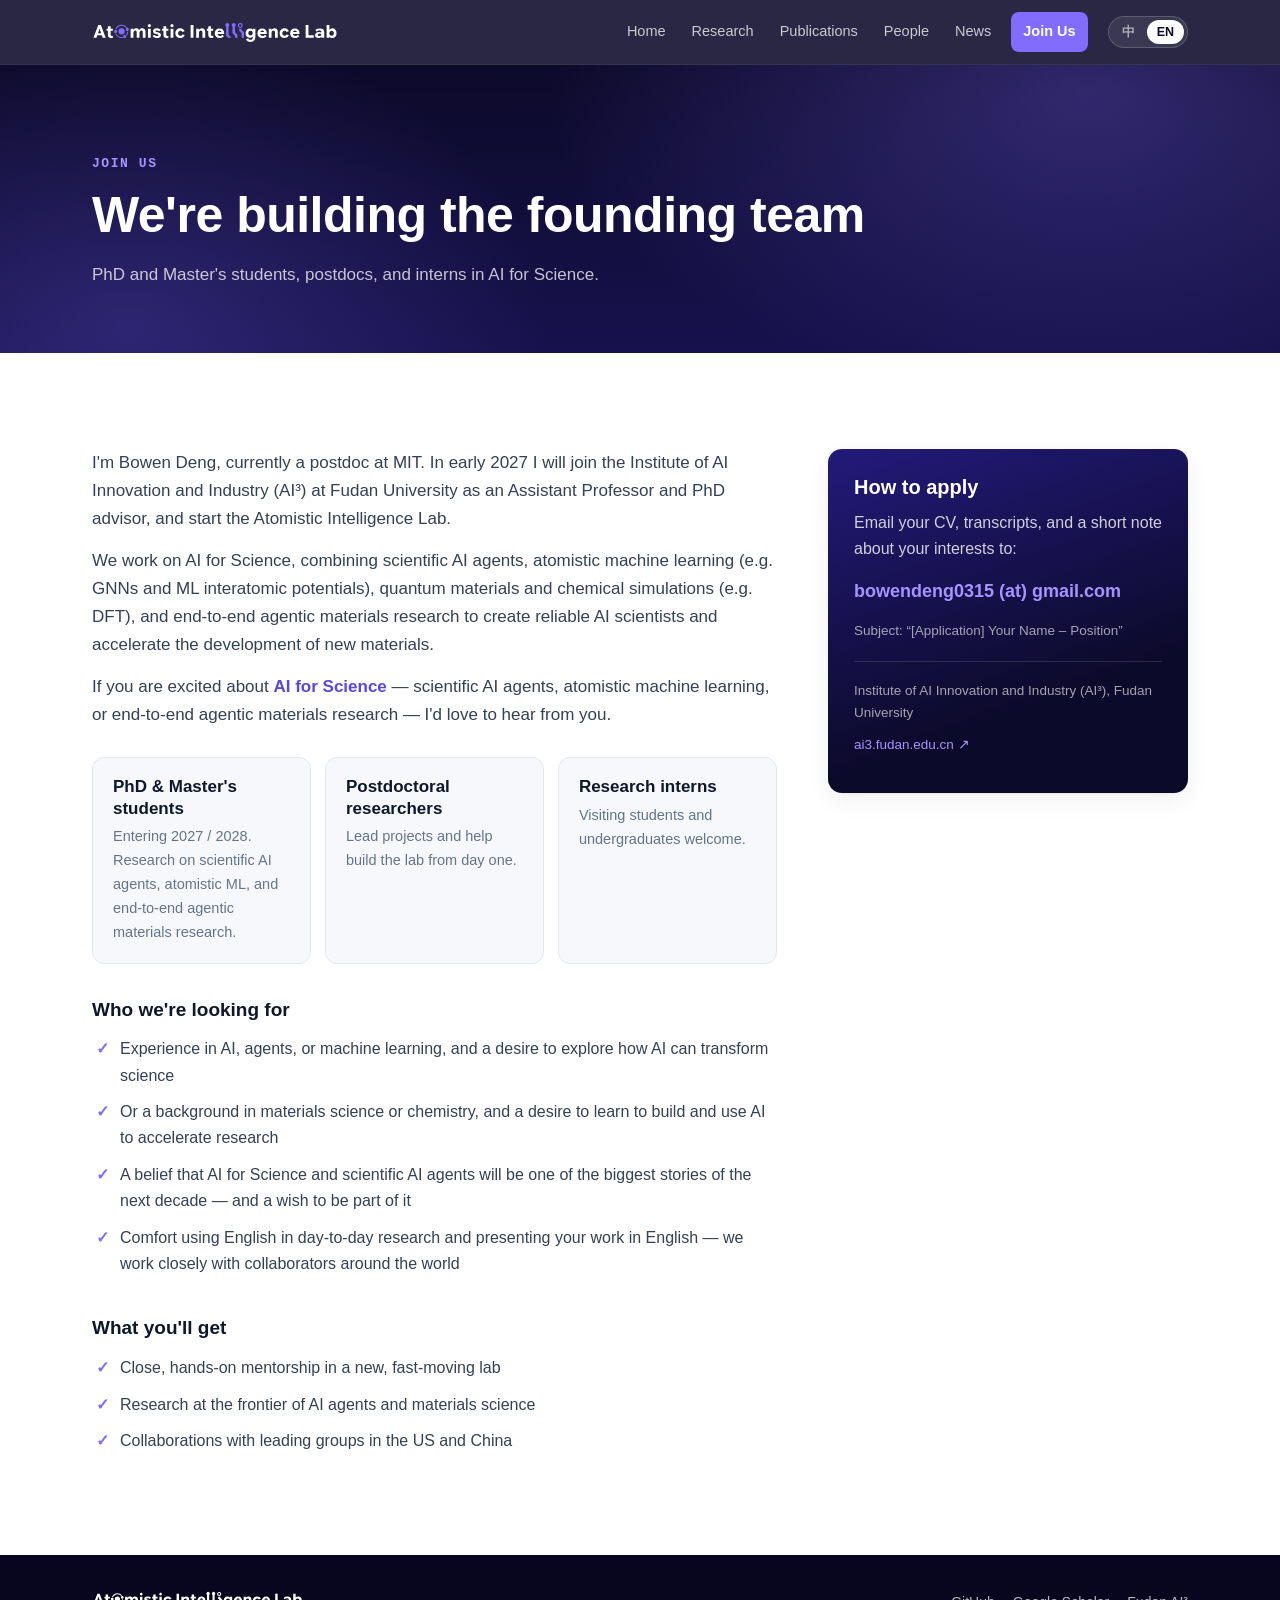
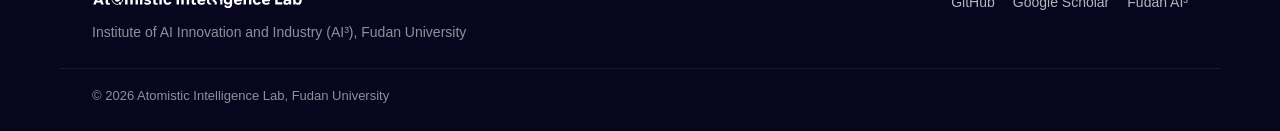
==== commit bf3b387d: "Join page: restore 'Who we're looking for' list with English item Co-Authored-By: Claude Opus 5.5 (1" ====
--- a/join.html
+++ b/join.html
@@ -48,13 +48,13 @@
             </div>
           </div>
 
-          <h3><span class="l-en">We'd love to hear from you if you…</span><span class="l-zh">如果你符合以下任意一点，欢迎联系我们</span></h3>
+          <h3><span class="l-en">Who we're looking for</span><span class="l-zh">我们希望你</span></h3>
           <ul class="checks">
-            <li><span class="l-en">have experience in AI, agents, or machine learning, and want to explore how AI can transform science;</span><span class="l-zh">有 AI、智能体（Agents）或机器学习方面的经验，希望探索 AI 在科学研究中的应用；</span></li>
-            <li><span class="l-en">have a background in materials science or chemistry, and want to learn to build and use AI to accelerate research;</span><span class="l-zh">有材料、化学方面的研究背景，希望学习开发和使用 AI 来加速科学研究；</span></li>
-            <li><span class="l-en">believe that AI for Science and scientific AI agents will be one of the biggest stories of the next decade — and want to be part of it.</span><span class="l-zh">相信 AI for Science 与科学智能体将是未来十年最重要的方向之一，并希望投身其中。</span></li>
+            <li><span class="l-en">Experience in AI, agents, or machine learning, and a desire to explore how AI can transform science</span><span class="l-zh">有 AI、智能体（Agents）或机器学习方面的经验，希望探索 AI 在科学研究中的应用</span></li>
+            <li><span class="l-en">Or a background in materials science or chemistry, and a desire to learn to build and use AI to accelerate research</span><span class="l-zh">或有材料、化学方面的研究背景，希望学习开发和使用 AI 来加速科学研究</span></li>
+            <li><span class="l-en">A belief that AI for Science and scientific AI agents will be one of the biggest stories of the next decade — and a wish to be part of it</span><span class="l-zh">相信 AI for Science 与科学智能体将是未来十年最重要的方向之一，并希望投身其中</span></li>
+            <li><span class="l-en">Comfort using English in day-to-day research and presenting your work in English — we work closely with collaborators around the world</span><span class="l-zh">能在日常科研中自如地使用英语，并能用英语清晰、自信地做学术报告（课题组与国际同行合作紧密）</span></li>
           </ul>
-          <p class="checks__note"><span class="l-en">We also work closely with collaborators around the world, so we hope you are comfortable using English in day-to-day research and presenting your work in English.</span><span class="l-zh">此外，课题组与国际同行合作紧密，我们希望你能在日常科研中自如地使用英语，并能用英语清晰、自信地做学术报告。</span></p>
 
           <h3><span class="l-en">What you'll get</span><span class="l-zh">你将获得</span></h3>
           <ul class="checks">
--- a/assets/css/style.css
+++ b/assets/css/style.css
@@ -349,4 +349,3 @@
 .footer a { color: rgba(255, 255, 255, .7); }
 .footer a:hover { color: #fff; }
 .footer__copy { margin-top: 24px; padding-top: 16px; border-top: 1px solid rgba(255, 255, 255, .08); font-size: 13px; }
-.checks__note { margin-top: 16px; color: var(--muted); }
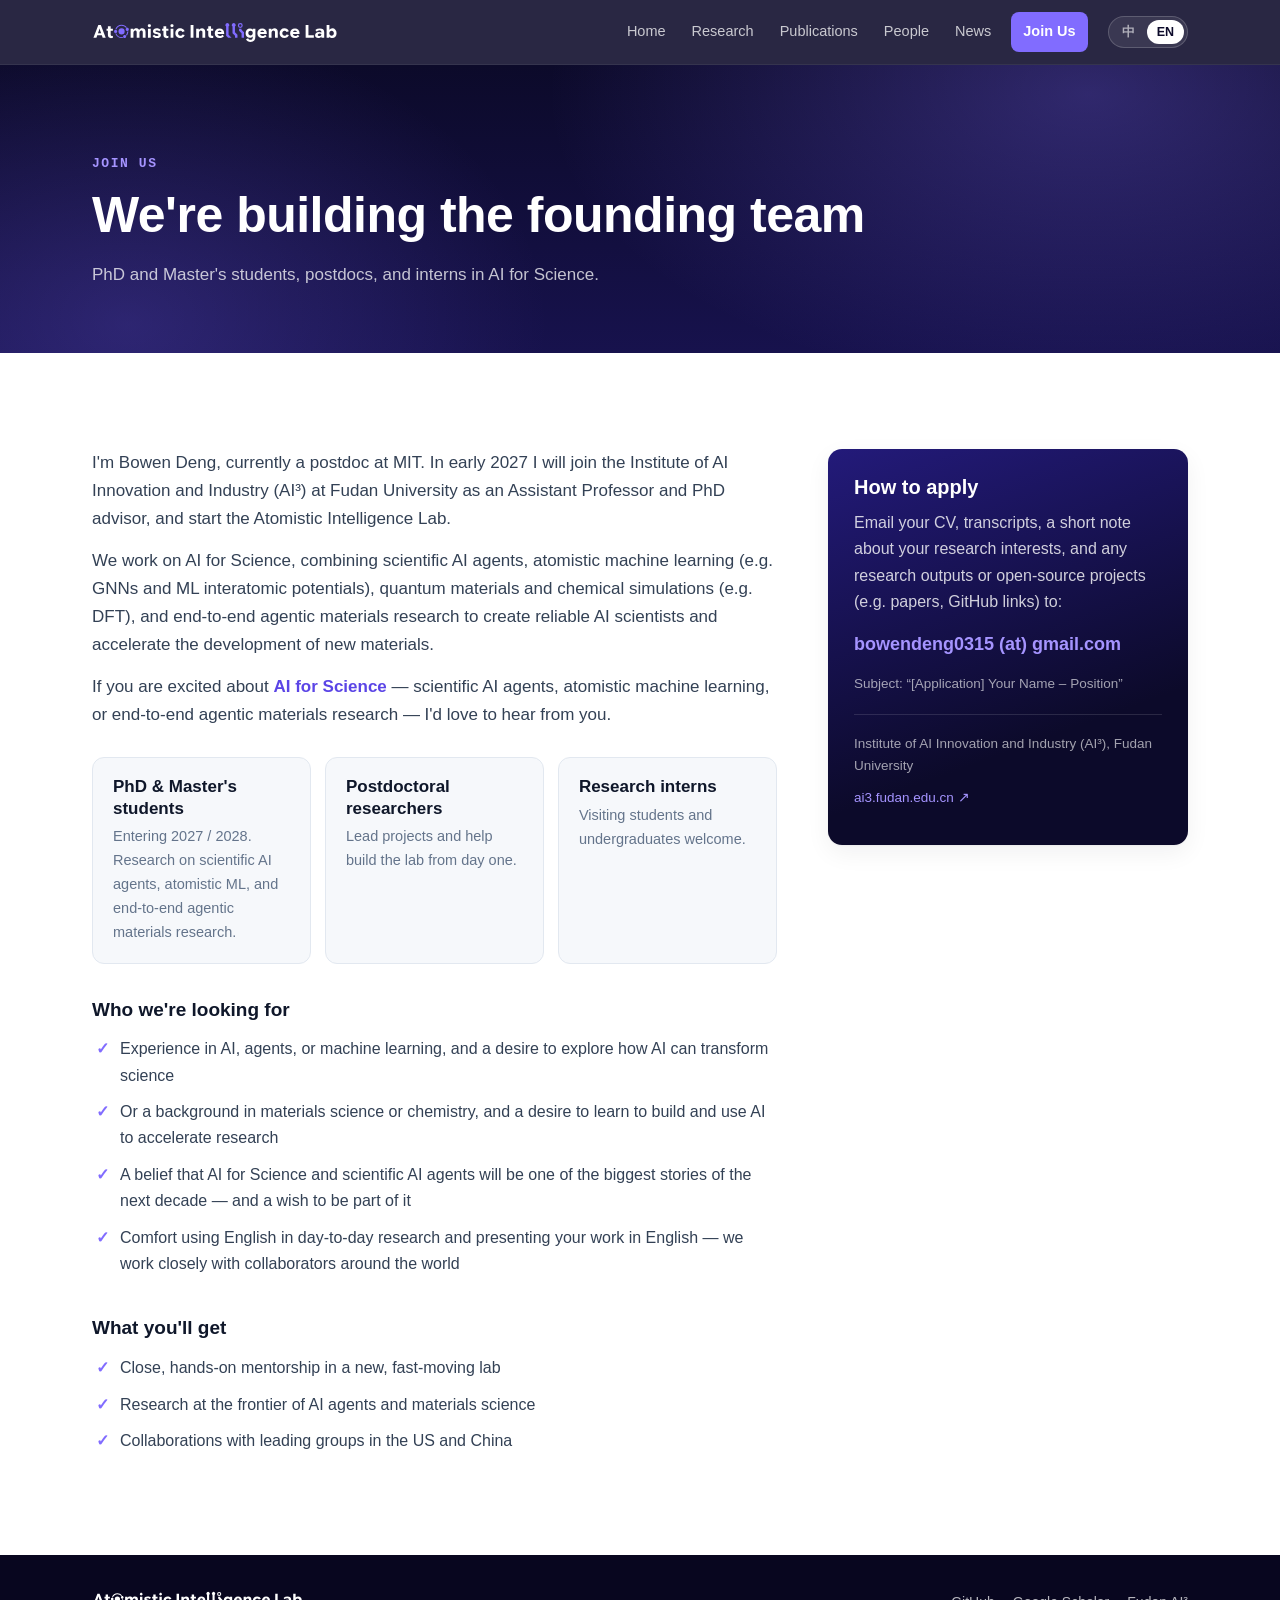
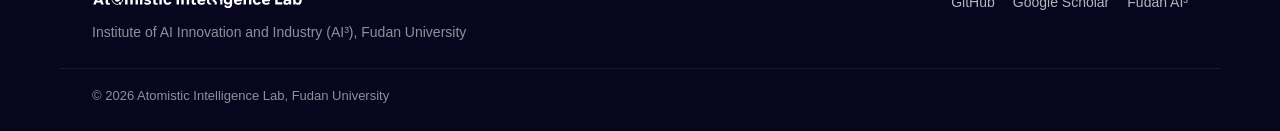
==== commit 42f8553f: "Join page: ask applicants for research outputs and open-source projects Co-Authored-By: Claude Opus " ====
--- a/join.html
+++ b/join.html
@@ -66,7 +66,7 @@
 
         <aside class="join__card">
           <h3><span class="l-en">How to apply</span><span class="l-zh">申请方式</span></h3>
-          <p><span class="l-en">Email your CV, transcripts, and a short note about your interests to:</span><span class="l-zh">请将简历、成绩单以及简短的研究兴趣介绍发送至：</span></p>
+          <p><span class="l-en">Email your CV, transcripts, a short note about your research interests, and any research outputs or open-source projects (e.g. papers, GitHub links) to:</span><span class="l-zh">请将简历、成绩单、简短的研究兴趣介绍，以及目前的科研成果与开源项目（如论文、GitHub 链接）发送至：</span></p>
           <p class="email"><a class="js-email" href="#">&nbsp;</a></p>
           <p class="small"><span class="l-en">Subject: “[Application] Your Name – Position”</span><span class="l-zh">邮件标题：“【申请】姓名 – 岗位”</span></p>
           <hr>
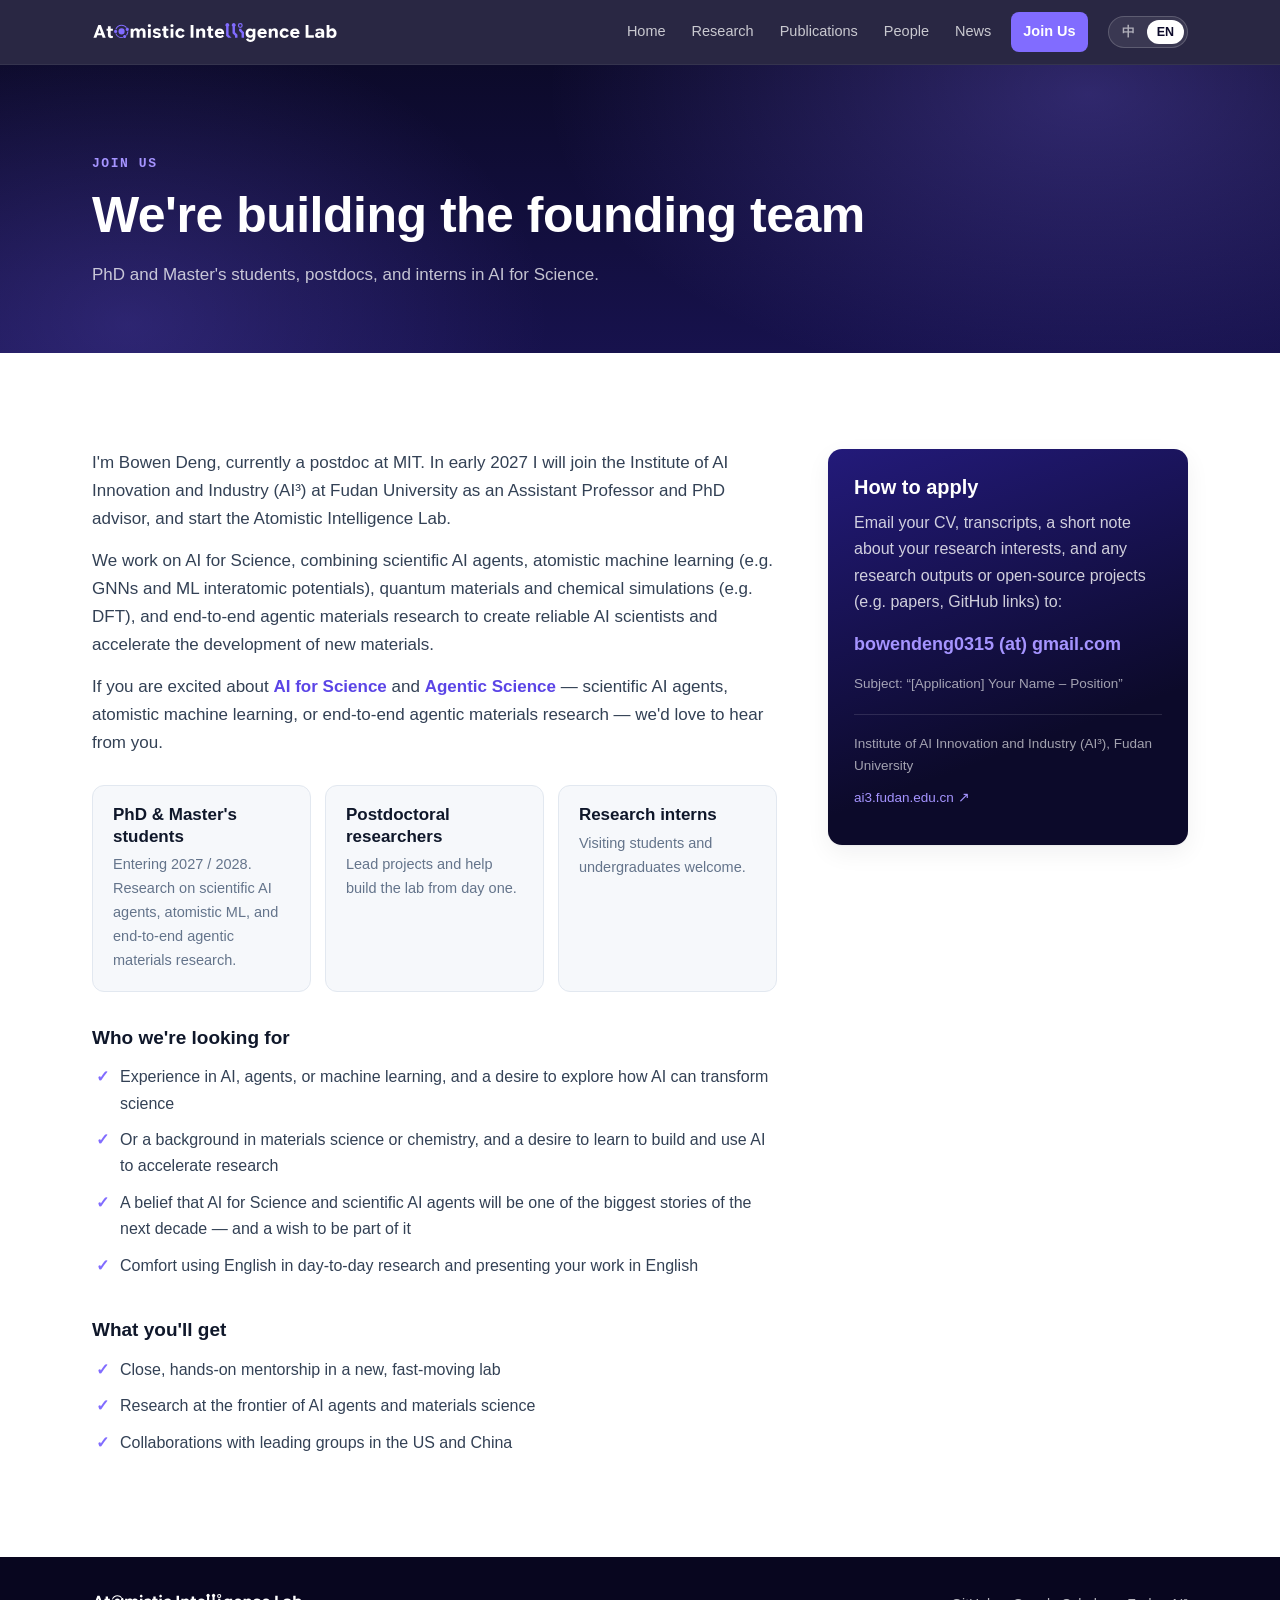
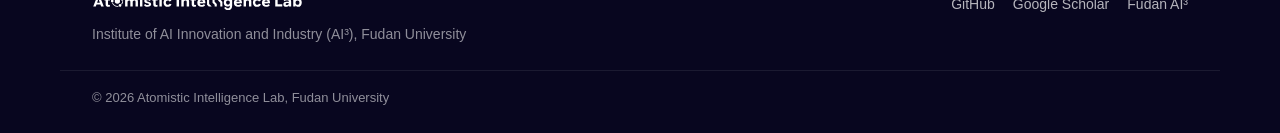
==== commit d84ef31a: "Join page: invite AI for Science and Agentic Science; trim English item Co-Authored-By: Claude Opus " ====
--- a/join.html
+++ b/join.html
@@ -27,11 +27,11 @@
         <div class="join__text">
           <p class="l-zh">大家好，我是邓博文。我目前是麻省理工学院（MIT）的博士后研究员，将于 2027 年初加入复旦大学人工智能创新与产业研究院（AI³ 院），担任助理教授、博士生导师，建立原子智能实验室（Atomistic Intelligence Lab）。</p>
           <p class="l-zh">课题组将致力于 AI for Science 研究，围绕 Scientific AI Agents（科学智能体）、Atomistic Machine Learning（原子体系机器学习，如图神经网络与机器学习势函数）、Quantum Materials &amp; Chemical Simulations（量子化学计算，如 DFT）与 End-to-end Agentic Materials Research（端到端智能体材料研究）相结合，构建可靠的 AI 科学家，加速新材料的研发。</p>
-          <p class="l-zh">希望对 <strong>AI for Science</strong>（科学智能体、Atomistic ML、端到端智能体材料研究）感兴趣的同学联系我！</p>
+          <p class="l-zh">欢迎对 <strong>AI for Science</strong> 与 <strong>Agentic Science</strong>（科学智能体、Atomistic ML、端到端智能体材料研究）感兴趣的同学联系我们！</p>
 
           <p class="l-en">I'm Bowen Deng, currently a postdoc at MIT. In early 2027 I will join the Institute of AI Innovation and Industry (AI³) at Fudan University as an Assistant Professor and PhD advisor, and start the Atomistic Intelligence Lab.</p>
           <p class="l-en">We work on AI for Science, combining scientific AI agents, atomistic machine learning (e.g. GNNs and ML interatomic potentials), quantum materials and chemical simulations (e.g. DFT), and end-to-end agentic materials research to create reliable AI scientists and accelerate the development of new materials.</p>
-          <p class="l-en">If you are excited about <strong>AI for Science</strong> — scientific AI agents, atomistic machine learning, or end-to-end agentic materials research — I'd love to hear from you.</p>
+          <p class="l-en">If you are excited about <strong>AI for Science</strong> and <strong>Agentic Science</strong> — scientific AI agents, atomistic machine learning, or end-to-end agentic materials research — we'd love to hear from you.</p>
 
           <div class="positions">
             <div class="position">
@@ -53,7 +53,7 @@
             <li><span class="l-en">Experience in AI, agents, or machine learning, and a desire to explore how AI can transform science</span><span class="l-zh">有 AI、智能体（Agents）或机器学习方面的经验，希望探索 AI 在科学研究中的应用</span></li>
             <li><span class="l-en">Or a background in materials science or chemistry, and a desire to learn to build and use AI to accelerate research</span><span class="l-zh">或有材料、化学方面的研究背景，希望学习开发和使用 AI 来加速科学研究</span></li>
             <li><span class="l-en">A belief that AI for Science and scientific AI agents will be one of the biggest stories of the next decade — and a wish to be part of it</span><span class="l-zh">相信 AI for Science 与科学智能体将是未来十年最重要的方向之一，并希望投身其中</span></li>
-            <li><span class="l-en">Comfort using English in day-to-day research and presenting your work in English — we work closely with collaborators around the world</span><span class="l-zh">能在日常科研中自如地使用英语，并能用英语清晰、自信地做学术报告（课题组与国际同行合作紧密）</span></li>
+            <li><span class="l-en">Comfort using English in day-to-day research and presenting your work in English</span><span class="l-zh">能在日常科研中自如地使用英语，并能用英语清晰、自信地做学术报告</span></li>
           </ul>
 
           <h3><span class="l-en">What you'll get</span><span class="l-zh">你将获得</span></h3>
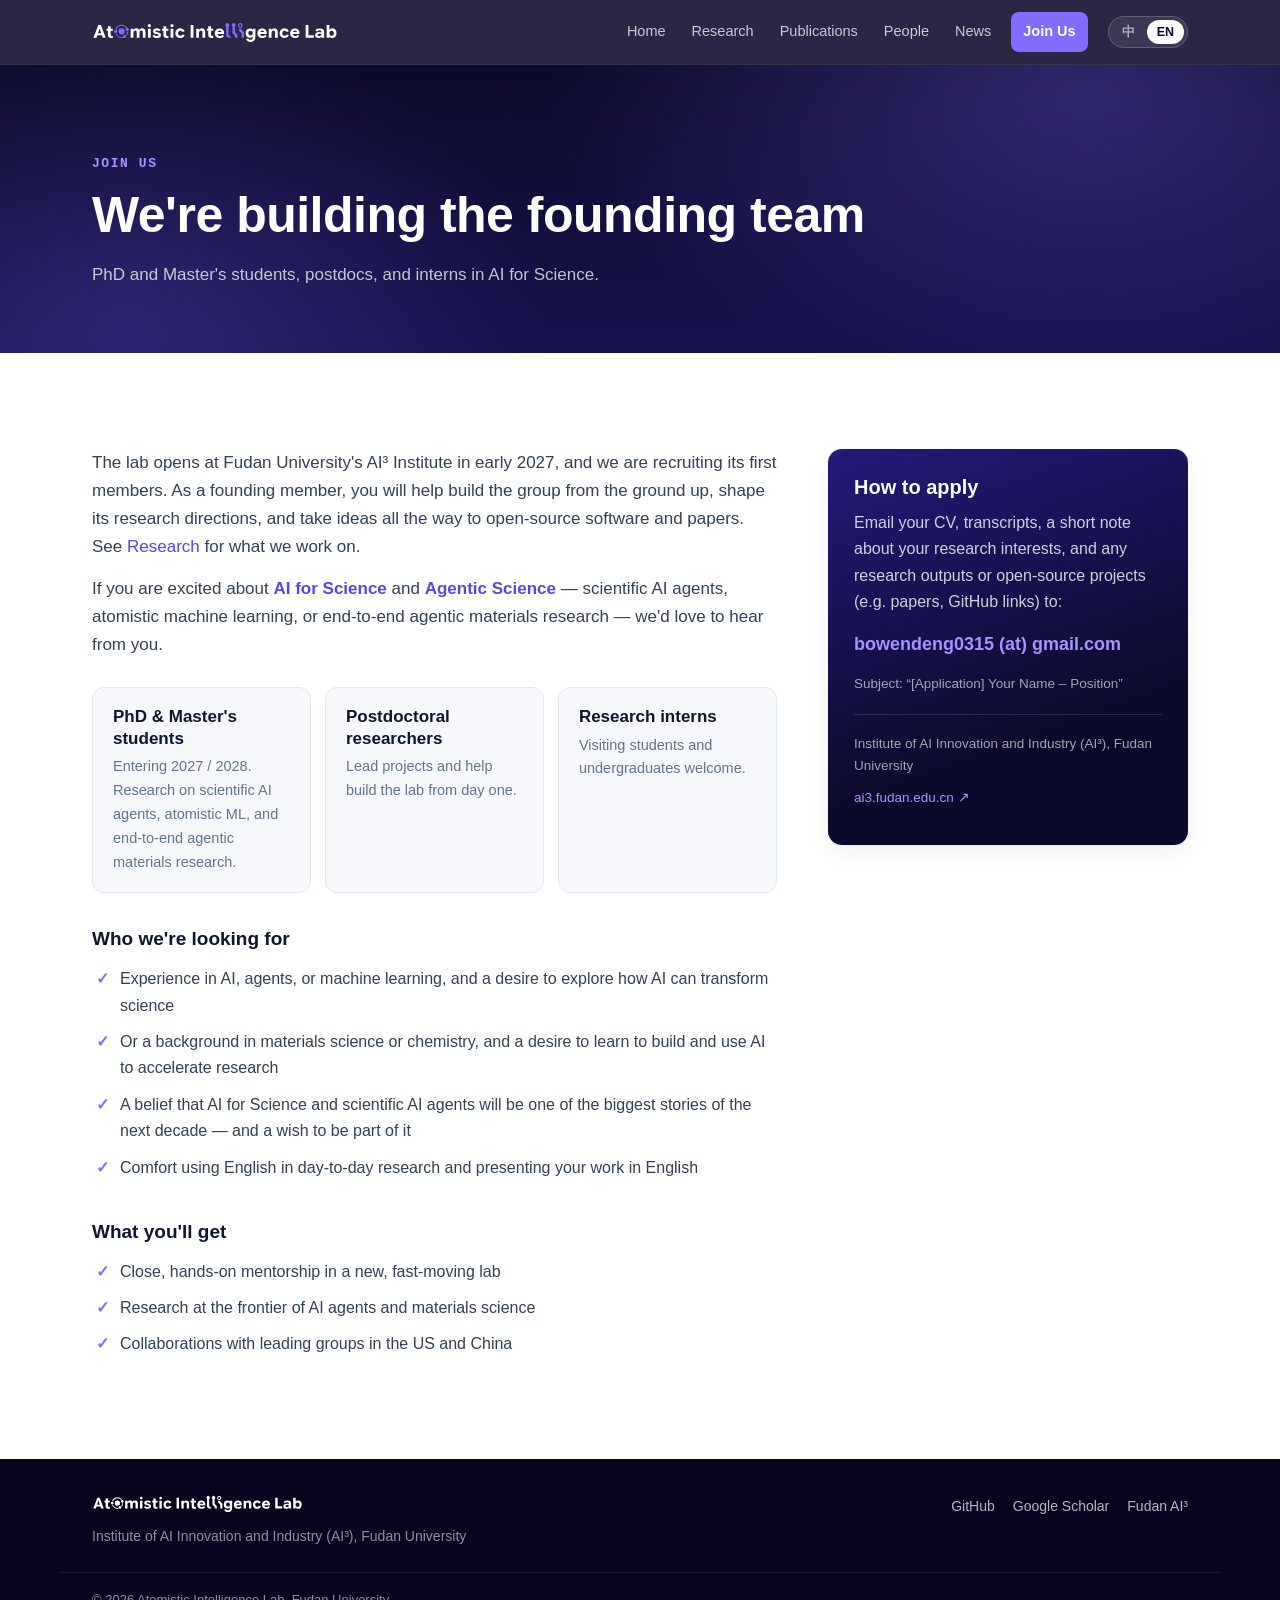
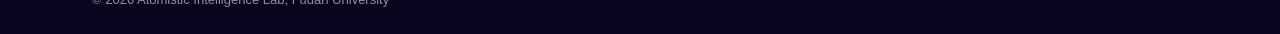
==== commit 28d72ac5: "Join page: shorter intro without repeating other pages Co-Authored-By: Claude Opus 5.5 (1M context) " ====
--- a/join.html
+++ b/join.html
@@ -25,12 +25,10 @@
     <div class="wrap">
       <div class="join">
         <div class="join__text">
-          <p class="l-zh">大家好，我是邓博文。我目前是麻省理工学院（MIT）的博士后研究员，将于 2027 年初加入复旦大学人工智能创新与产业研究院（AI³ 院），担任助理教授、博士生导师，建立原子智能实验室（Atomistic Intelligence Lab）。</p>
-          <p class="l-zh">课题组将致力于 AI for Science 研究，围绕 Scientific AI Agents（科学智能体）、Atomistic Machine Learning（原子体系机器学习，如图神经网络与机器学习势函数）、Quantum Materials &amp; Chemical Simulations（量子化学计算，如 DFT）与 End-to-end Agentic Materials Research（端到端智能体材料研究）相结合，构建可靠的 AI 科学家，加速新材料的研发。</p>
+          <p class="l-zh">原子智能实验室将于 2027 年初在复旦大学 AI³ 研究院成立，目前正在招募第一批成员。作为创始成员，你将和我们一起从零搭建课题组、塑造研究方向，把想法一路推进到开源软件与论文。研究内容详见<a href="research.html">研究方向</a>。</p>
           <p class="l-zh">欢迎对 <strong>AI for Science</strong> 与 <strong>Agentic Science</strong>（科学智能体、Atomistic ML、端到端智能体材料研究）感兴趣的同学联系我们！</p>
 
-          <p class="l-en">I'm Bowen Deng, currently a postdoc at MIT. In early 2027 I will join the Institute of AI Innovation and Industry (AI³) at Fudan University as an Assistant Professor and PhD advisor, and start the Atomistic Intelligence Lab.</p>
-          <p class="l-en">We work on AI for Science, combining scientific AI agents, atomistic machine learning (e.g. GNNs and ML interatomic potentials), quantum materials and chemical simulations (e.g. DFT), and end-to-end agentic materials research to create reliable AI scientists and accelerate the development of new materials.</p>
+          <p class="l-en">The lab opens at Fudan University's AI³ Institute in early 2027, and we are recruiting its first members. As a founding member, you will help build the group from the ground up, shape its research directions, and take ideas all the way to open-source software and papers. See <a href="research.html">Research</a> for what we work on.</p>
           <p class="l-en">If you are excited about <strong>AI for Science</strong> and <strong>Agentic Science</strong> — scientific AI agents, atomistic machine learning, or end-to-end agentic materials research — we'd love to hear from you.</p>
 
           <div class="positions">
